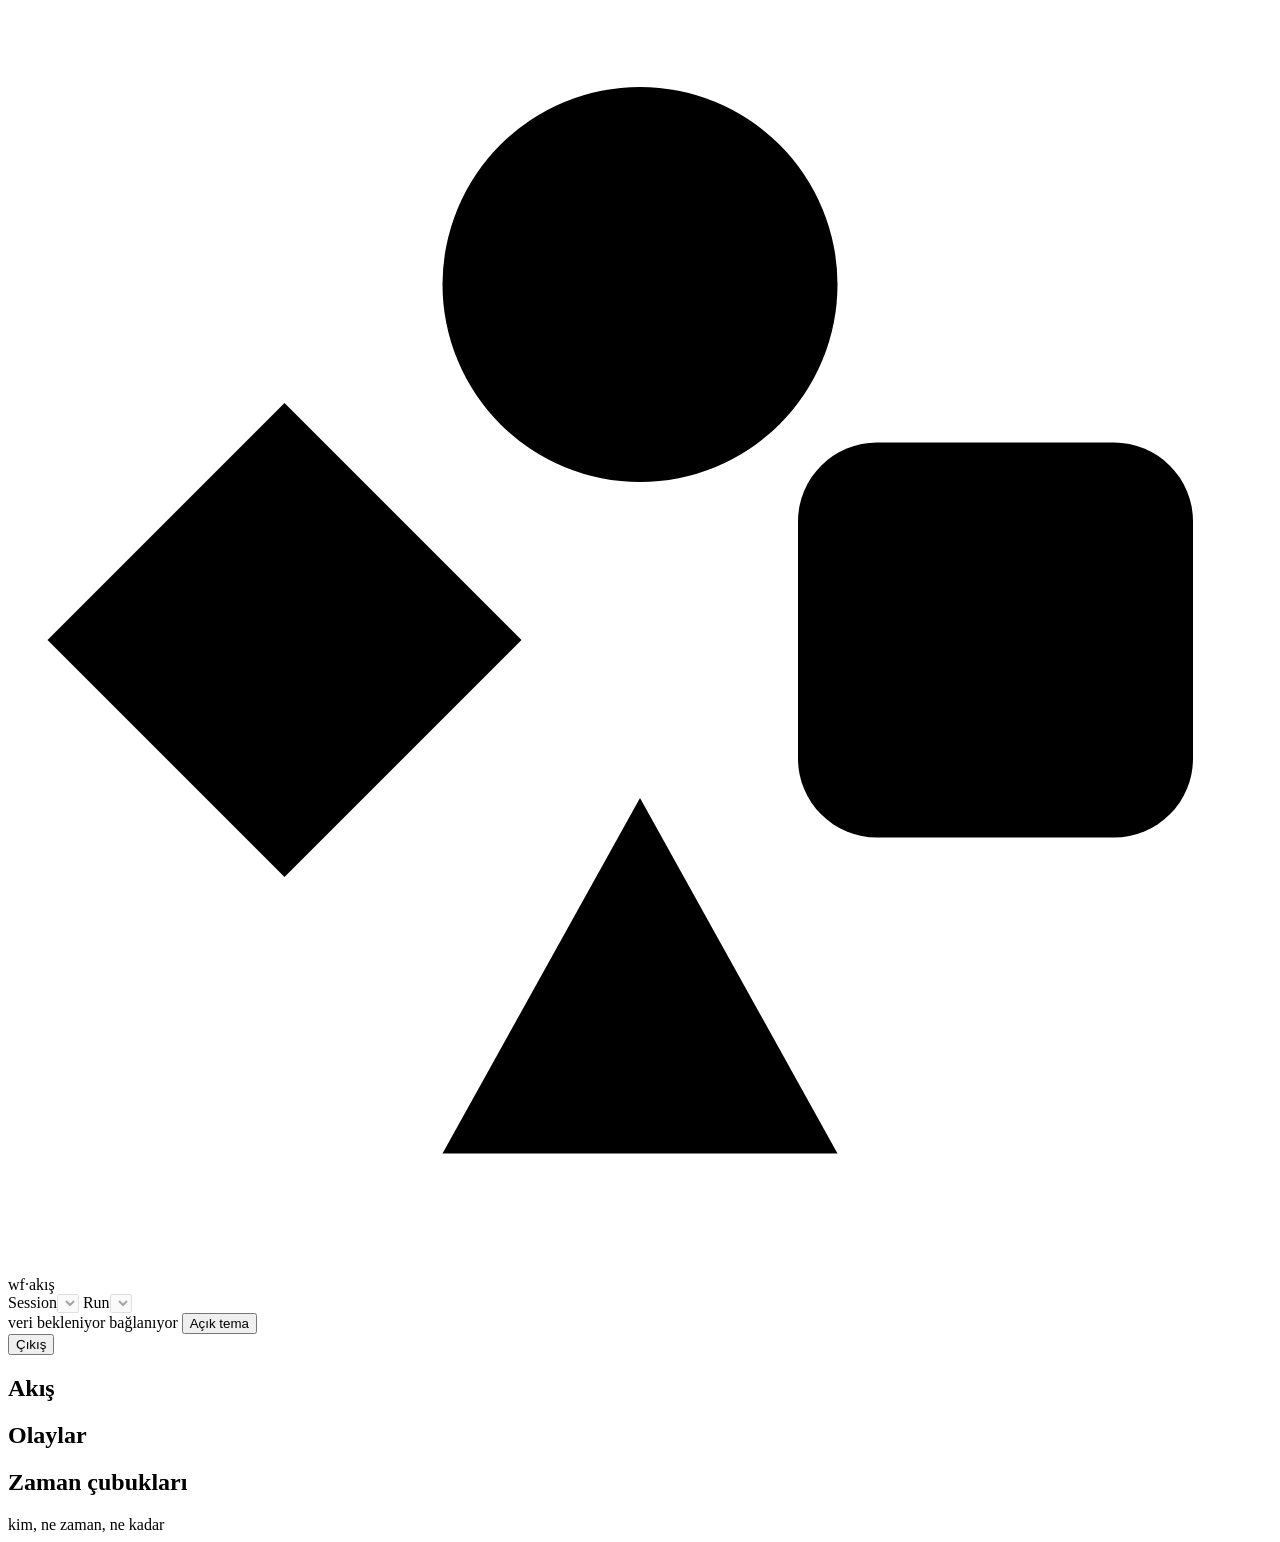
==== dashboard/public/index.html @ 140a4792 "dashboard: canlı akış grafiği paneli (public/), giriş ekranı, simülatör" ====
<!doctype html>
<html lang="tr" data-theme="dark">
<head>
<meta charset="utf-8">
<meta name="viewport" content="width=device-width, initial-scale=1, viewport-fit=cover">
<meta name="color-scheme" content="dark light">
<title>wf · akış</title>
<link rel="icon" href="/favicon.svg" type="image/svg+xml">
<link rel="stylesheet" href="/style.css">
<script type="module" src="/app.js"></script>
</head>
<body class="app">
<header class="top">
  <div class="brand">
    <svg class="logo" viewBox="0 0 32 32" aria-hidden="true"><path class="logo-line" d="M7 16h18M16 7v18"/><polygon class="logo-ba" points="7,10 13,16 7,22 1,16"/><circle class="logo-dev" cx="16" cy="7" r="5"/><rect class="logo-rev" x="20" y="11" width="10" height="10" rx="2"/><polygon class="logo-qa" points="16,20 21,29 11,29"/></svg>
    <span class="brand-t">wf<span class="brand-dot">·</span>akış</span>
  </div>
  <div class="pickers">
    <label class="pick"><span class="pick-k">Session</span><select id="sess" disabled></select></label>
    <label class="pick"><span class="pick-k">Run</span><select id="run" disabled></select></label>
  </div>
  <div class="meta">
    <span id="ago" class="ago">veri bekleniyor</span>
    <span id="conn" class="conn" data-state="wait" role="status"><i aria-hidden="true"></i><span id="conn-t">bağlanıyor</span></span>
    <button id="theme" class="ghost" type="button">Açık tema</button>
    <form class="logout" method="post" action="/logout"><button class="ghost" type="submit">Çıkış</button></form>
  </div>
</header>

<main class="layout">
  <section id="runbar" class="runbar" aria-label="Run özeti"></section>

  <section class="panel graph-panel" aria-labelledby="h-graph">
    <div class="phead">
      <h2 id="h-graph">Akış</h2>
      <div id="legend" class="legend"></div>
    </div>
    <div id="graph" class="graph"></div>
  </section>

  <section class="panel feed-panel" aria-labelledby="h-feed">
    <div class="phead">
      <h2 id="h-feed">Olaylar</h2>
      <div id="filters" class="filters" role="group" aria-label="Olay filtresi"></div>
    </div>
    <ol id="feed" class="feed"></ol>
  </section>

  <section class="panel gantt-panel" aria-labelledby="h-gantt">
    <div class="phead"><h2 id="h-gantt">Zaman çubukları</h2><span class="phint">kim, ne zaman, ne kadar</span></div>
    <div id="gantt" class="gantt"></div>
  </section>
</main>

<div id="scrim" class="scrim" hidden></div>
<aside id="detail" class="detail" hidden aria-labelledby="d-title"></aside>
</body>
</html>
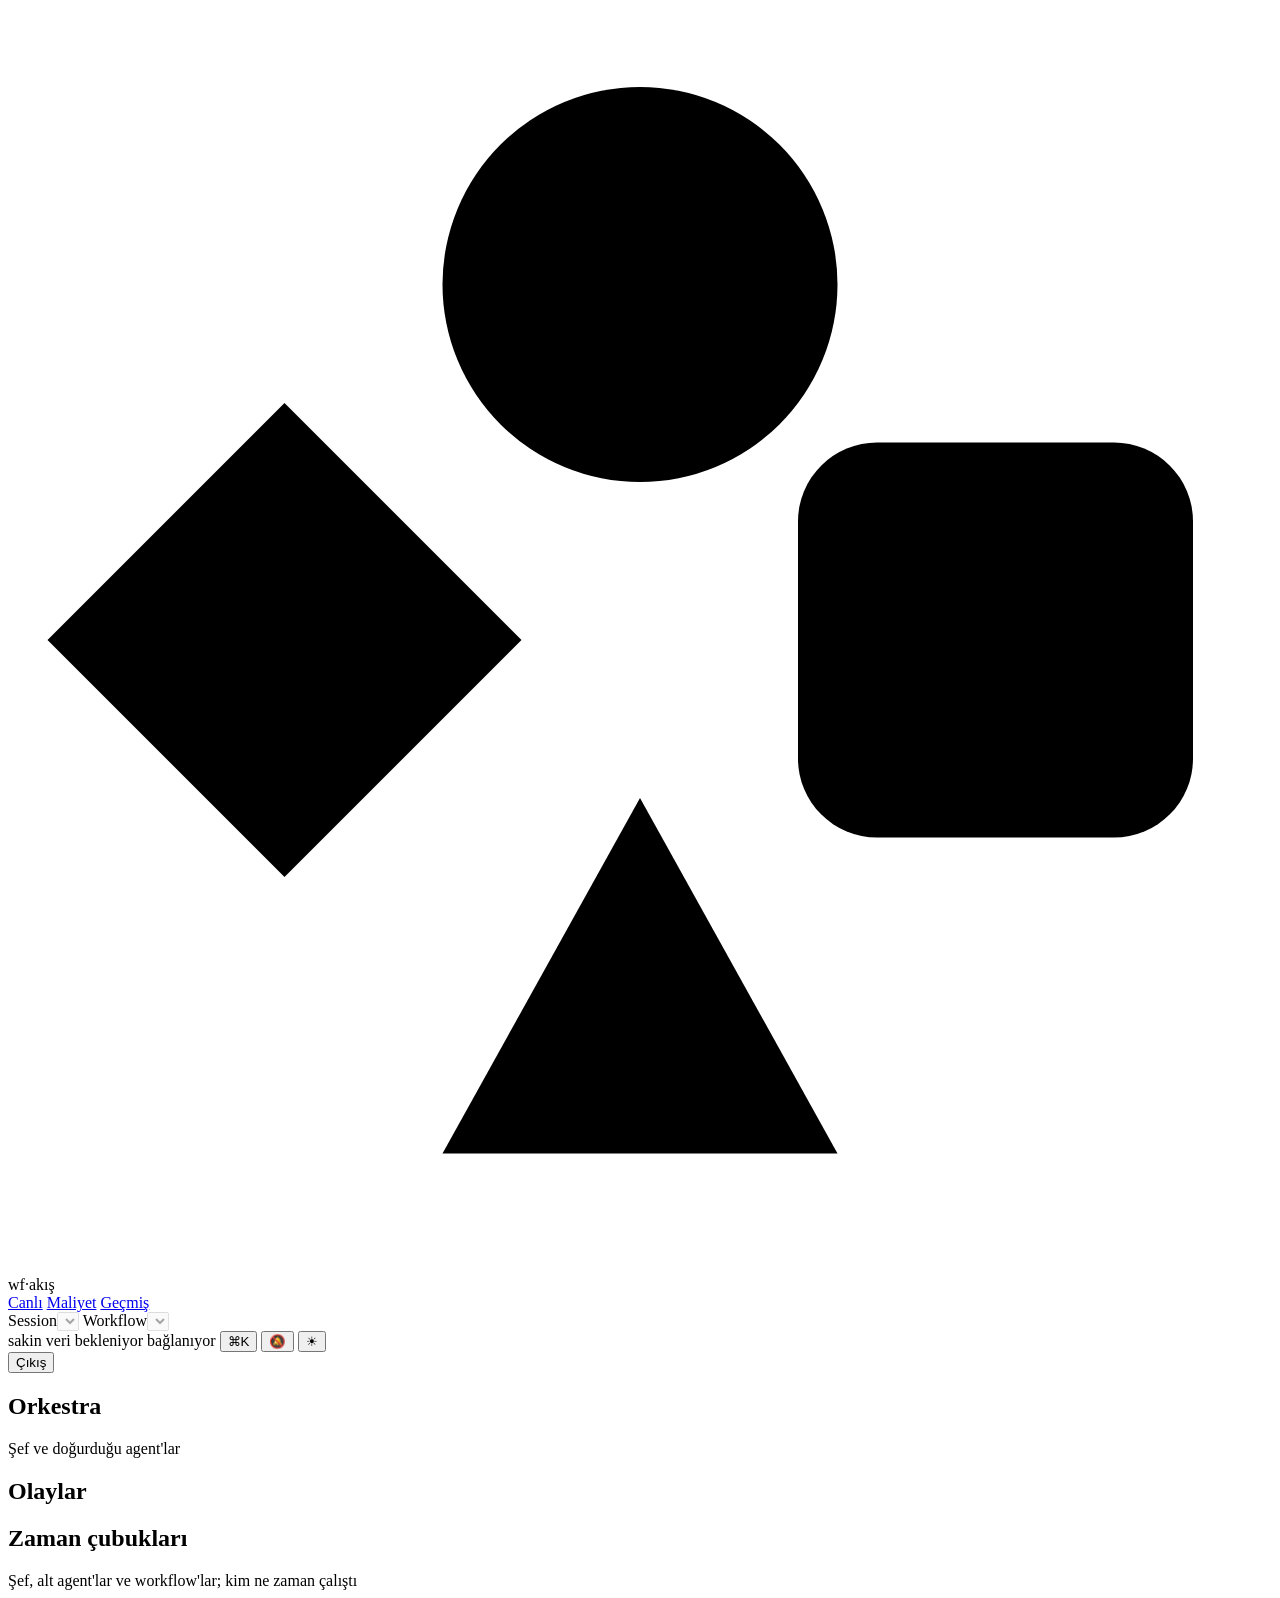
==== commit 7d954f8a: "panel v3: Canlı/Maliyet/Geçmiş görünümleri, Şef kartı ve takımyıldız, zaman yolculuğu, kritik yol, a" ====
--- a/dashboard/public/index.html
+++ b/dashboard/public/index.html
@@ -4,37 +4,56 @@
 <meta charset="utf-8">
 <meta name="viewport" content="width=device-width, initial-scale=1, viewport-fit=cover">
 <meta name="color-scheme" content="dark light">
+<meta name="theme-color" content="#12110f">
 <title>wf · akış</title>
 <link rel="icon" href="/favicon.svg" type="image/svg+xml">
+<link rel="manifest" href="/manifest.webmanifest">
 <link rel="stylesheet" href="/style.css">
 <script type="module" src="/app.js"></script>
 </head>
-<body class="app">
+<body class="app" data-route="live">
 <header class="top">
   <div class="brand">
     <svg class="logo" viewBox="0 0 32 32" aria-hidden="true"><path class="logo-line" d="M7 16h18M16 7v18"/><polygon class="logo-ba" points="7,10 13,16 7,22 1,16"/><circle class="logo-dev" cx="16" cy="7" r="5"/><rect class="logo-rev" x="20" y="11" width="10" height="10" rx="2"/><polygon class="logo-qa" points="16,20 21,29 11,29"/></svg>
     <span class="brand-t">wf<span class="brand-dot">·</span>akış</span>
   </div>
-  <div class="pickers">
+  <nav class="tabs" aria-label="Görünüm">
+    <a class="tab" href="#canli" data-r="canli">Canlı</a>
+    <a class="tab" href="#maliyet" data-r="maliyet">Maliyet</a>
+    <a class="tab" href="#gecmis" data-r="gecmis">Geçmiş</a>
+  </nav>
+  <div id="pickers" class="pickers">
     <label class="pick"><span class="pick-k">Session</span><select id="sess" disabled></select></label>
-    <label class="pick"><span class="pick-k">Run</span><select id="run" disabled></select></label>
+    <label class="pick"><span class="pick-k">Workflow</span><select id="run" disabled></select></label>
   </div>
   <div class="meta">
+    <span id="ticker" class="ticker num" data-live="off" title="çalışan session'ların toplam maliyeti">sakin</span>
     <span id="ago" class="ago">veri bekleniyor</span>
     <span id="conn" class="conn" data-state="wait" role="status"><i aria-hidden="true"></i><span id="conn-t">bağlanıyor</span></span>
-    <button id="theme" class="ghost" type="button">Açık tema</button>
+    <button id="kbd" class="ghost icon" type="button" aria-label="Komut paleti (Ctrl+K)" title="Komut paleti (Ctrl+K)">⌘K</button>
+    <button id="bell" class="ghost icon" type="button" aria-pressed="false">🔕</button>
+    <button id="theme" class="ghost icon" type="button">☀</button>
     <form class="logout" method="post" action="/logout"><button class="ghost" type="submit">Çıkış</button></form>
   </div>
 </header>
 
-<main class="layout">
-  <section id="runbar" class="runbar" aria-label="Run özeti"></section>
+<main id="view-live" class="layout live">
+  <section id="sessbar" class="runbar" aria-label="Session özeti"></section>
 
-  <section class="panel graph-panel" aria-labelledby="h-graph">
+  <section class="panel orch-panel" aria-labelledby="h-orch">
     <div class="phead">
-      <h2 id="h-graph">Akış</h2>
+      <h2 id="h-orch">Orkestra</h2>
+      <span class="phint">Şef ve doğurduğu agent'lar</span>
       <div id="legend" class="legend"></div>
     </div>
+    <div class="orch-body">
+      <div id="orch" class="orch"></div>
+      <div id="constellation" class="constellation"></div>
+    </div>
+  </section>
+
+  <section id="graph-panel" class="panel graph-panel" aria-labelledby="h-graph">
+    <div id="runhead" class="phead"></div>
     <div id="graph" class="graph"></div>
   </section>
 
@@ -47,12 +66,24 @@
   </section>
 
   <section class="panel gantt-panel" aria-labelledby="h-gantt">
-    <div class="phead"><h2 id="h-gantt">Zaman çubukları</h2><span class="phint">kim, ne zaman, ne kadar</span></div>
+    <div class="phead"><h2 id="h-gantt">Zaman çubukları</h2><span class="phint">Şef, alt agent'lar ve workflow'lar; kim ne zaman çalıştı</span></div>
     <div id="gantt" class="gantt"></div>
   </section>
 </main>
 
+<main id="view-costs" class="layout costs" hidden></main>
+<main id="view-history" class="layout history" hidden></main>
+
 <div id="scrim" class="scrim" hidden></div>
 <aside id="detail" class="detail" hidden aria-labelledby="d-title"></aside>
+
+<div id="palette" class="palette" hidden>
+  <div class="pal-card" role="dialog" aria-modal="true" aria-label="Komut paleti">
+    <input id="pal-in" class="pal-in" type="search" placeholder="session, workflow ya da agent ara…" role="combobox" aria-expanded="true" aria-controls="pal-list" autocomplete="off" spellcheck="false">
+    <ul id="pal-list" class="pal-list" role="listbox"></ul>
+    <p class="pal-help muted">↑↓ seç · Enter git · Esc kapat</p>
+  </div>
+</div>
+<div id="toasts" class="toasts" aria-live="polite"></div>
 </body>
 </html>
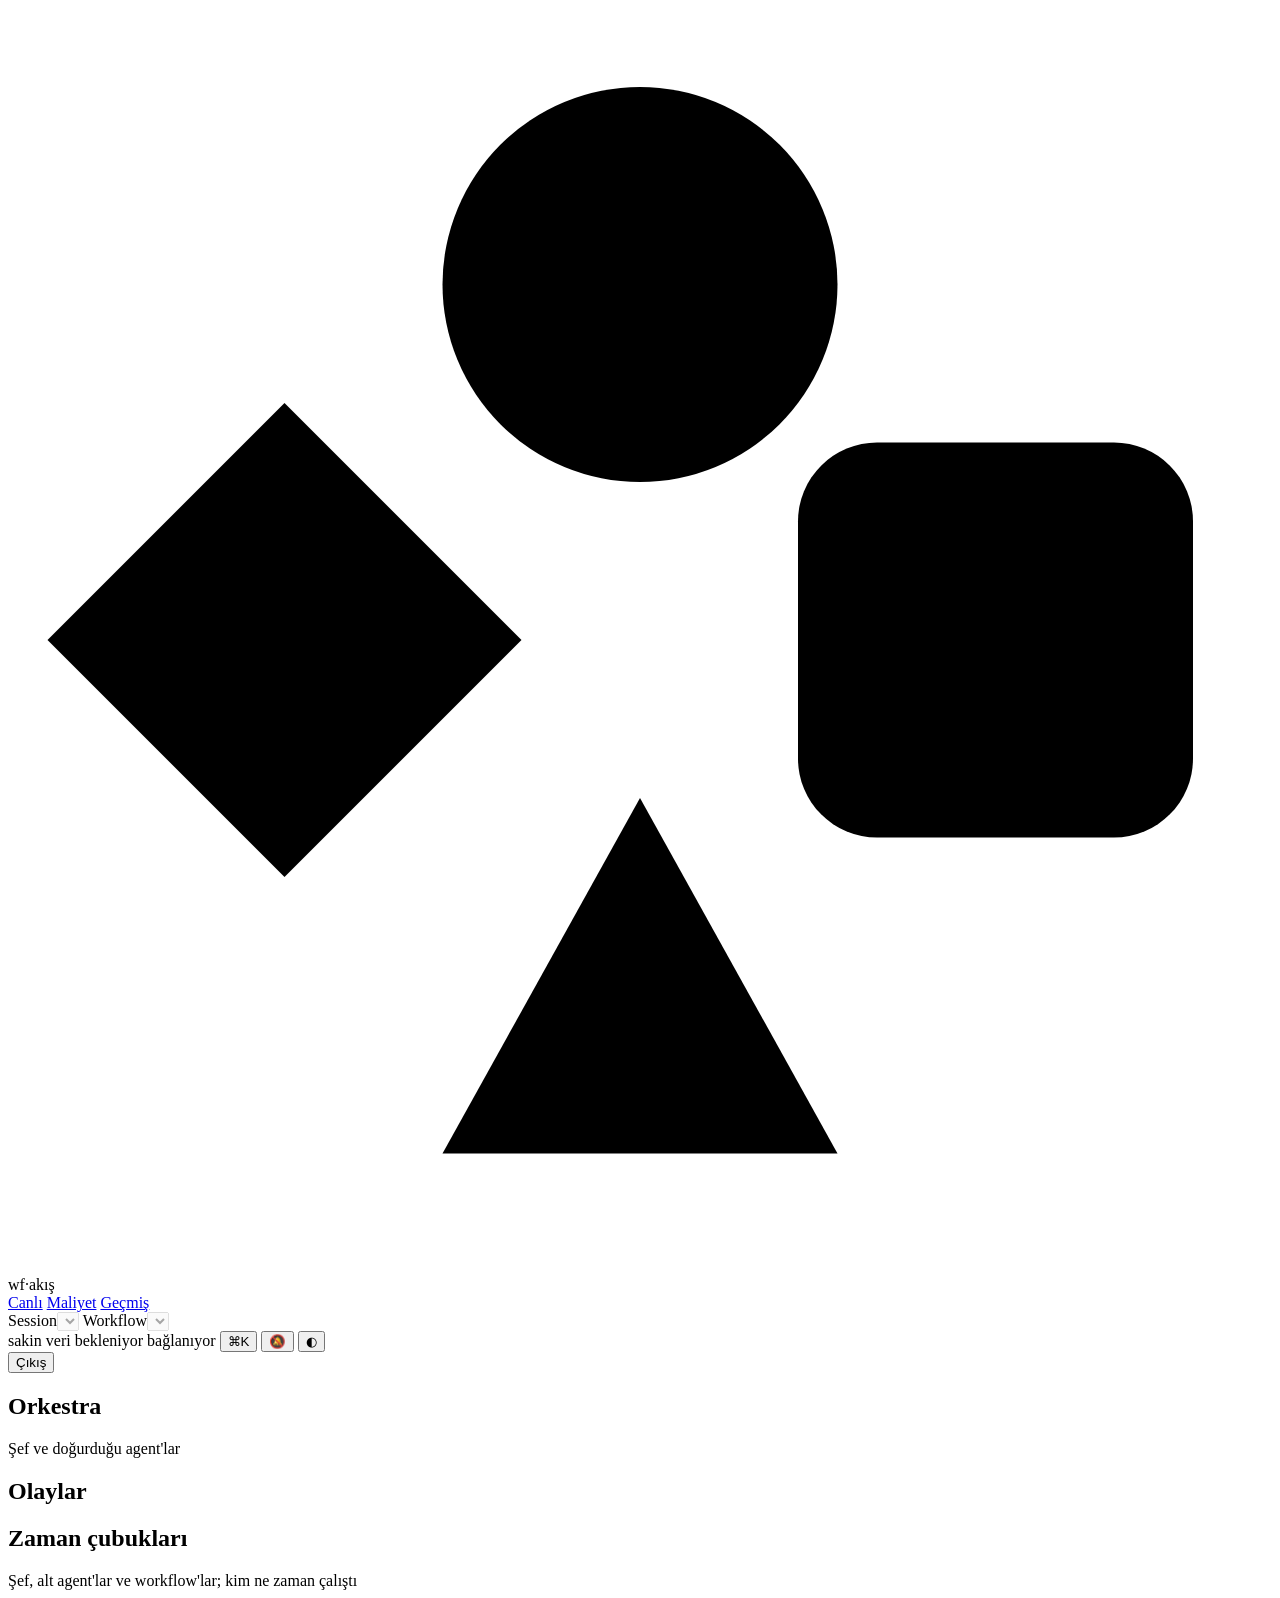
==== commit 35946dc6: "panel: 6 tema (Obsidyen, Parşömen, Kehribar CRT, Orman, Gül, Yüksek kontrast) ve erişilebilir tema m" ====
--- a/dashboard/public/index.html
+++ b/dashboard/public/index.html
@@ -32,7 +32,7 @@
     <span id="conn" class="conn" data-state="wait" role="status"><i aria-hidden="true"></i><span id="conn-t">bağlanıyor</span></span>
     <button id="kbd" class="ghost icon" type="button" aria-label="Komut paleti (Ctrl+K)" title="Komut paleti (Ctrl+K)">⌘K</button>
     <button id="bell" class="ghost icon" type="button" aria-pressed="false">🔕</button>
-    <button id="theme" class="ghost icon" type="button">☀</button>
+    <span class="theme-w"><button id="theme" class="ghost icon" type="button" aria-expanded="false">◐</button></span>
     <form class="logout" method="post" action="/logout"><button class="ghost" type="submit">Çıkış</button></form>
   </div>
 </header>
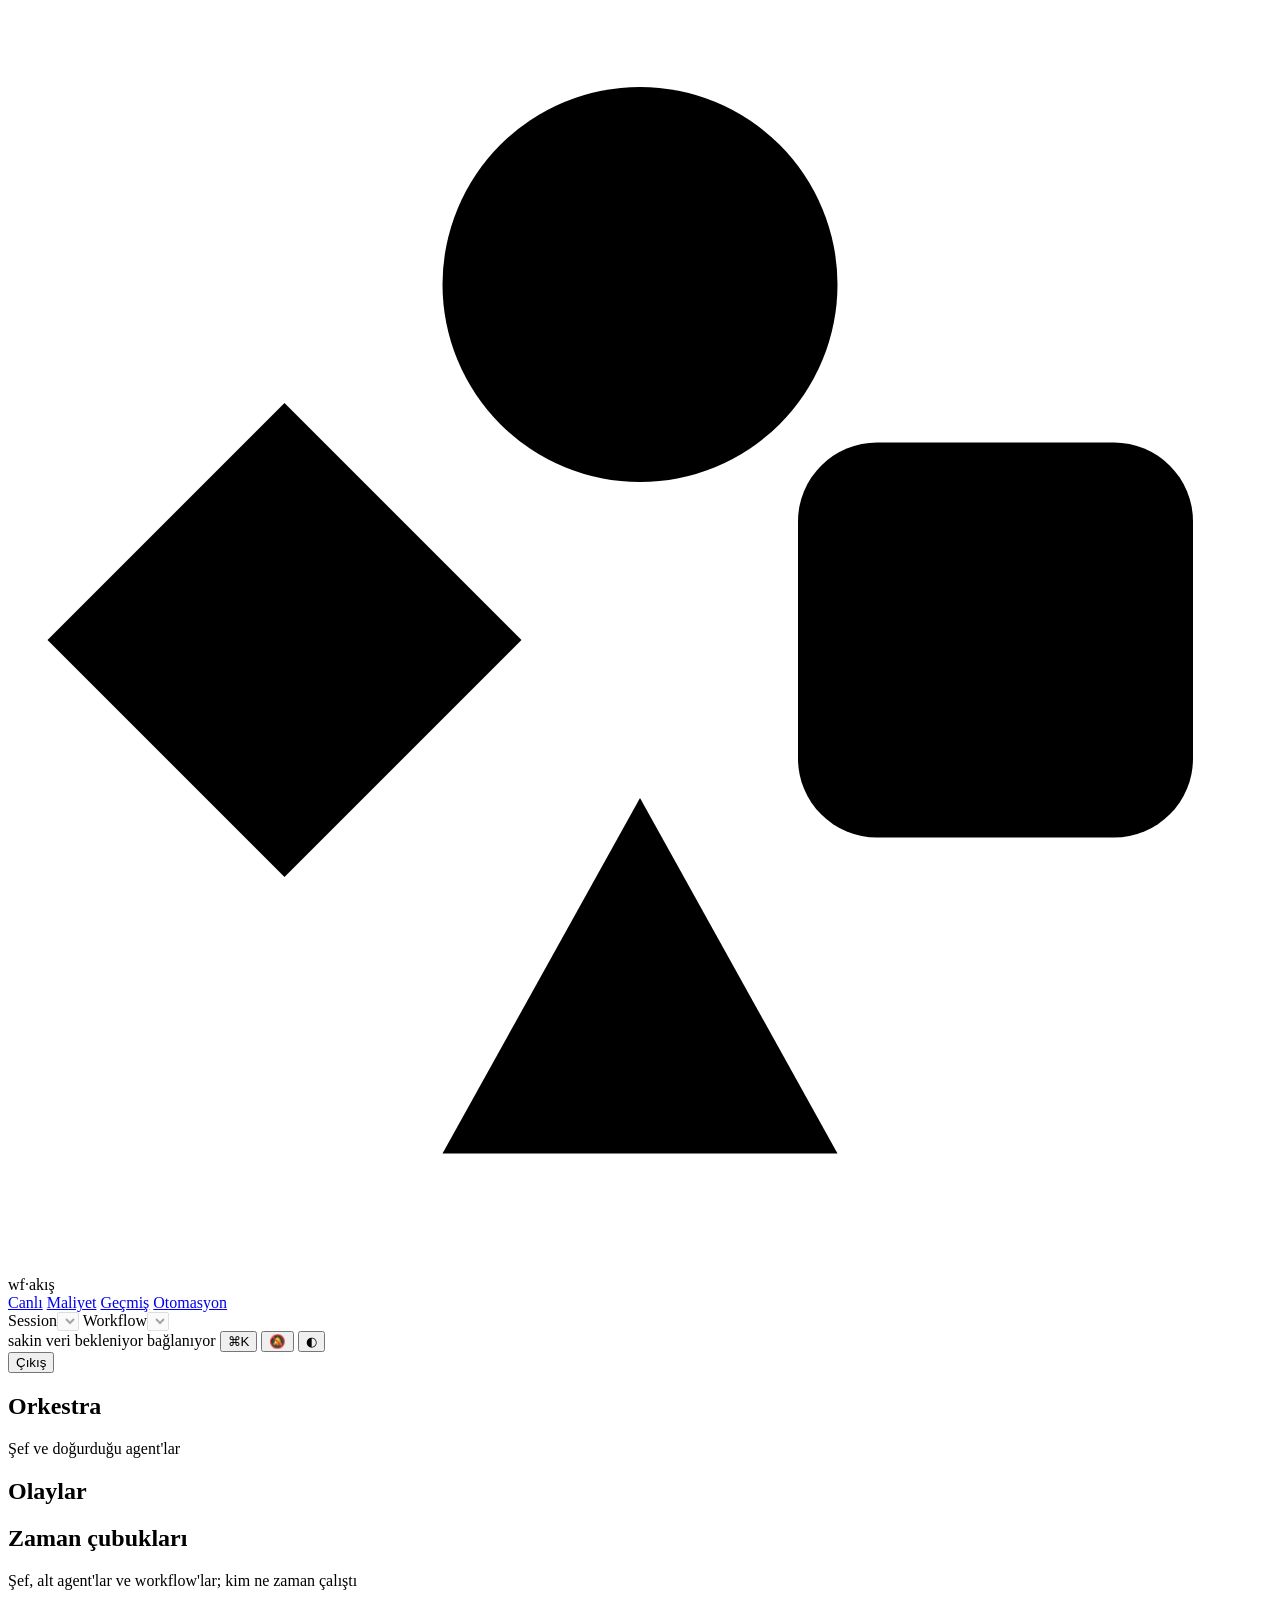
==== commit cd495330: "panel: Otomasyon görünümü (bütçe ölçerleri ve ay sonu tahmini, kural kartları, hazır kalıplar, test " ====
--- a/dashboard/public/index.html
+++ b/dashboard/public/index.html
@@ -21,6 +21,7 @@
     <a class="tab" href="#canli" data-r="canli">Canlı</a>
     <a class="tab" href="#maliyet" data-r="maliyet">Maliyet</a>
     <a class="tab" href="#gecmis" data-r="gecmis">Geçmiş</a>
+    <a class="tab" href="#otomasyon" data-r="otomasyon">Otomasyon</a>
   </nav>
   <div id="pickers" class="pickers">
     <label class="pick"><span class="pick-k">Session</span><select id="sess" disabled></select></label>
@@ -73,6 +74,7 @@
 
 <main id="view-costs" class="layout costs" hidden></main>
 <main id="view-history" class="layout history" hidden></main>
+<main id="view-auto" class="layout costs auto" hidden></main>
 
 <div id="scrim" class="scrim" hidden></div>
 <aside id="detail" class="detail" hidden aria-labelledby="d-title"></aside>
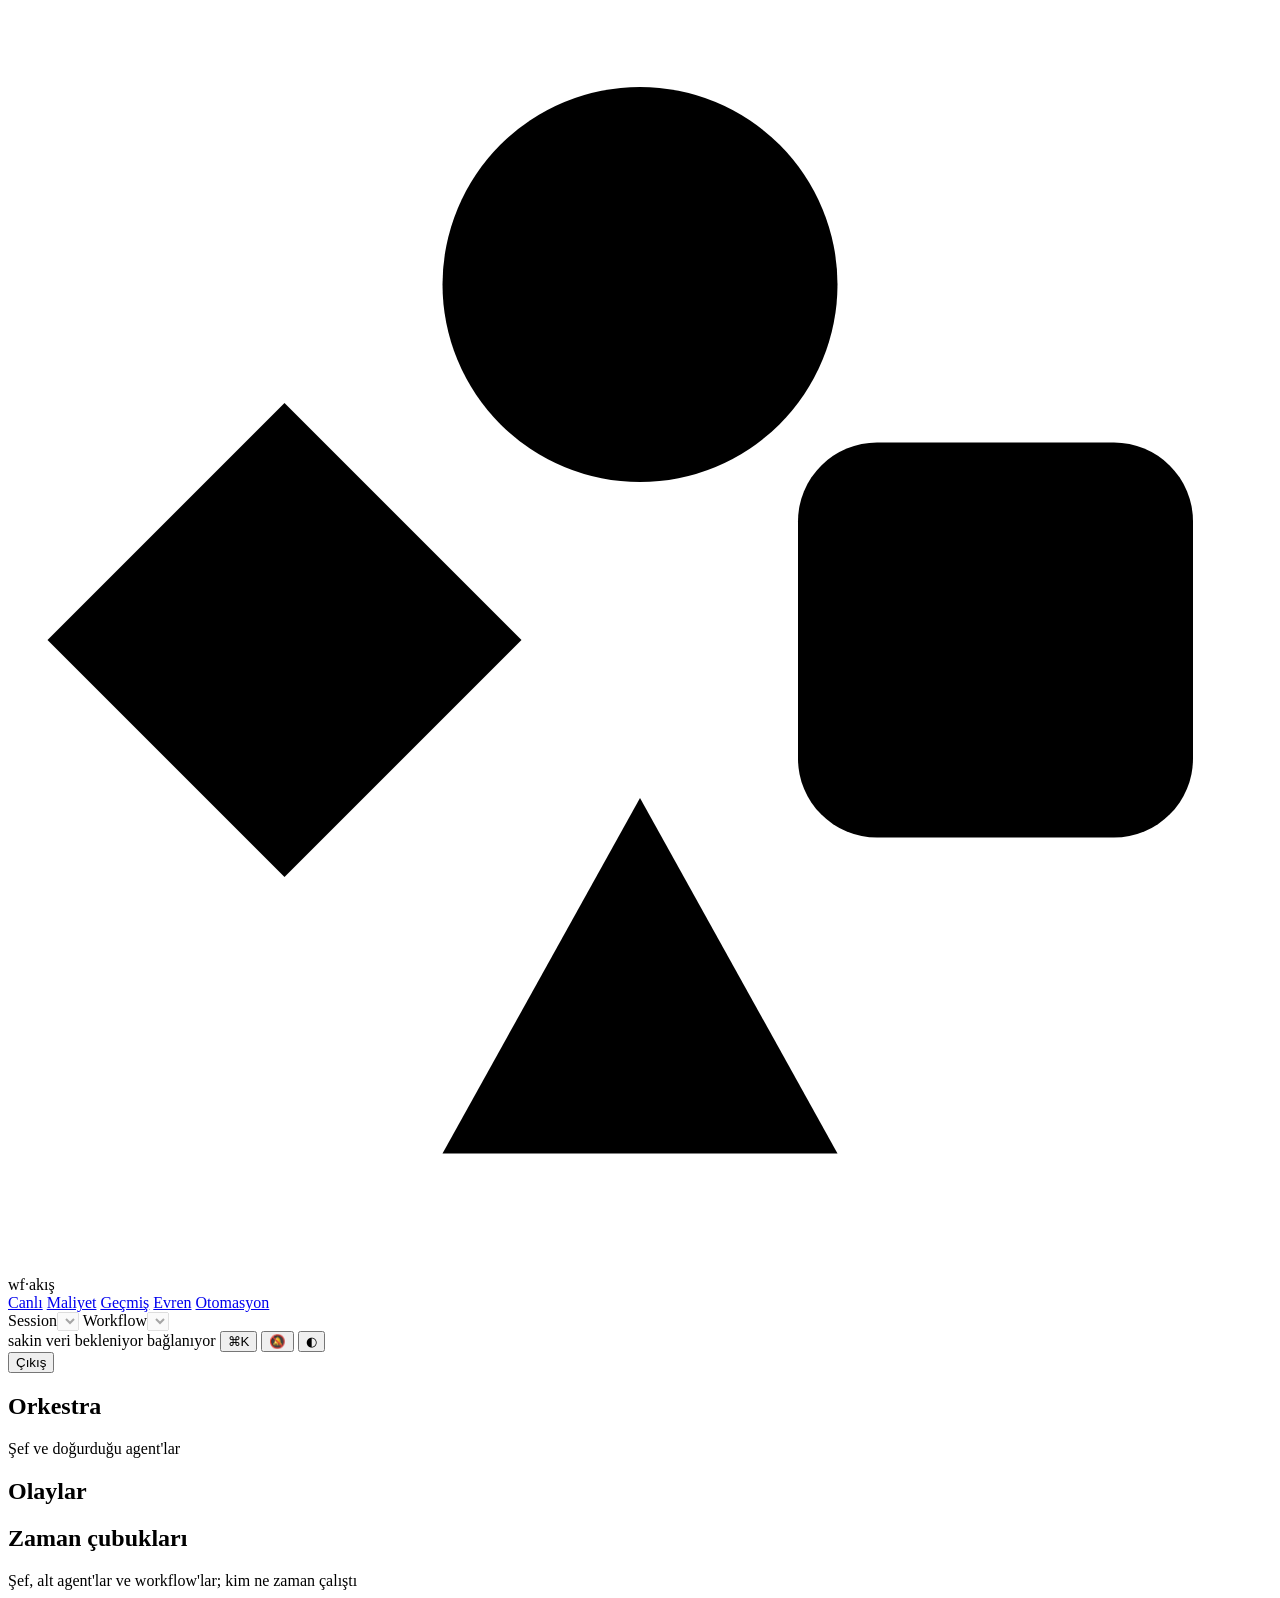
==== commit 89dd40a7: "panel: Evren (bütün defter tek gökyüzünde, repo takımyıldızları), TV modu (otomatik dönen duvar ekra" ====
--- a/dashboard/public/index.html
+++ b/dashboard/public/index.html
@@ -21,6 +21,7 @@
     <a class="tab" href="#canli" data-r="canli">Canlı</a>
     <a class="tab" href="#maliyet" data-r="maliyet">Maliyet</a>
     <a class="tab" href="#gecmis" data-r="gecmis">Geçmiş</a>
+    <a class="tab" href="#evren" data-r="evren">Evren</a>
     <a class="tab" href="#otomasyon" data-r="otomasyon">Otomasyon</a>
   </nav>
   <div id="pickers" class="pickers">
@@ -66,6 +67,11 @@
     <ol id="feed" class="feed"></ol>
   </section>
 
+  <section id="art-panel" class="panel art-panel" aria-labelledby="h-art" hidden>
+    <div class="phead"><h2 id="h-art">Eserler</h2><span class="phint">bu session'da ne üretildi: PR, commit, dosya</span></div>
+    <div id="art" class="art pbody"></div>
+  </section>
+
   <section class="panel gantt-panel" aria-labelledby="h-gantt">
     <div class="phead"><h2 id="h-gantt">Zaman çubukları</h2><span class="phint">Şef, alt agent'lar ve workflow'lar; kim ne zaman çalıştı</span></div>
     <div id="gantt" class="gantt"></div>
@@ -75,6 +81,7 @@
 <main id="view-costs" class="layout costs" hidden></main>
 <main id="view-history" class="layout history" hidden></main>
 <main id="view-auto" class="layout costs auto" hidden></main>
+<main id="view-evren" class="layout costs evren-v" hidden></main>
 
 <div id="scrim" class="scrim" hidden></div>
 <aside id="detail" class="detail" hidden aria-labelledby="d-title"></aside>
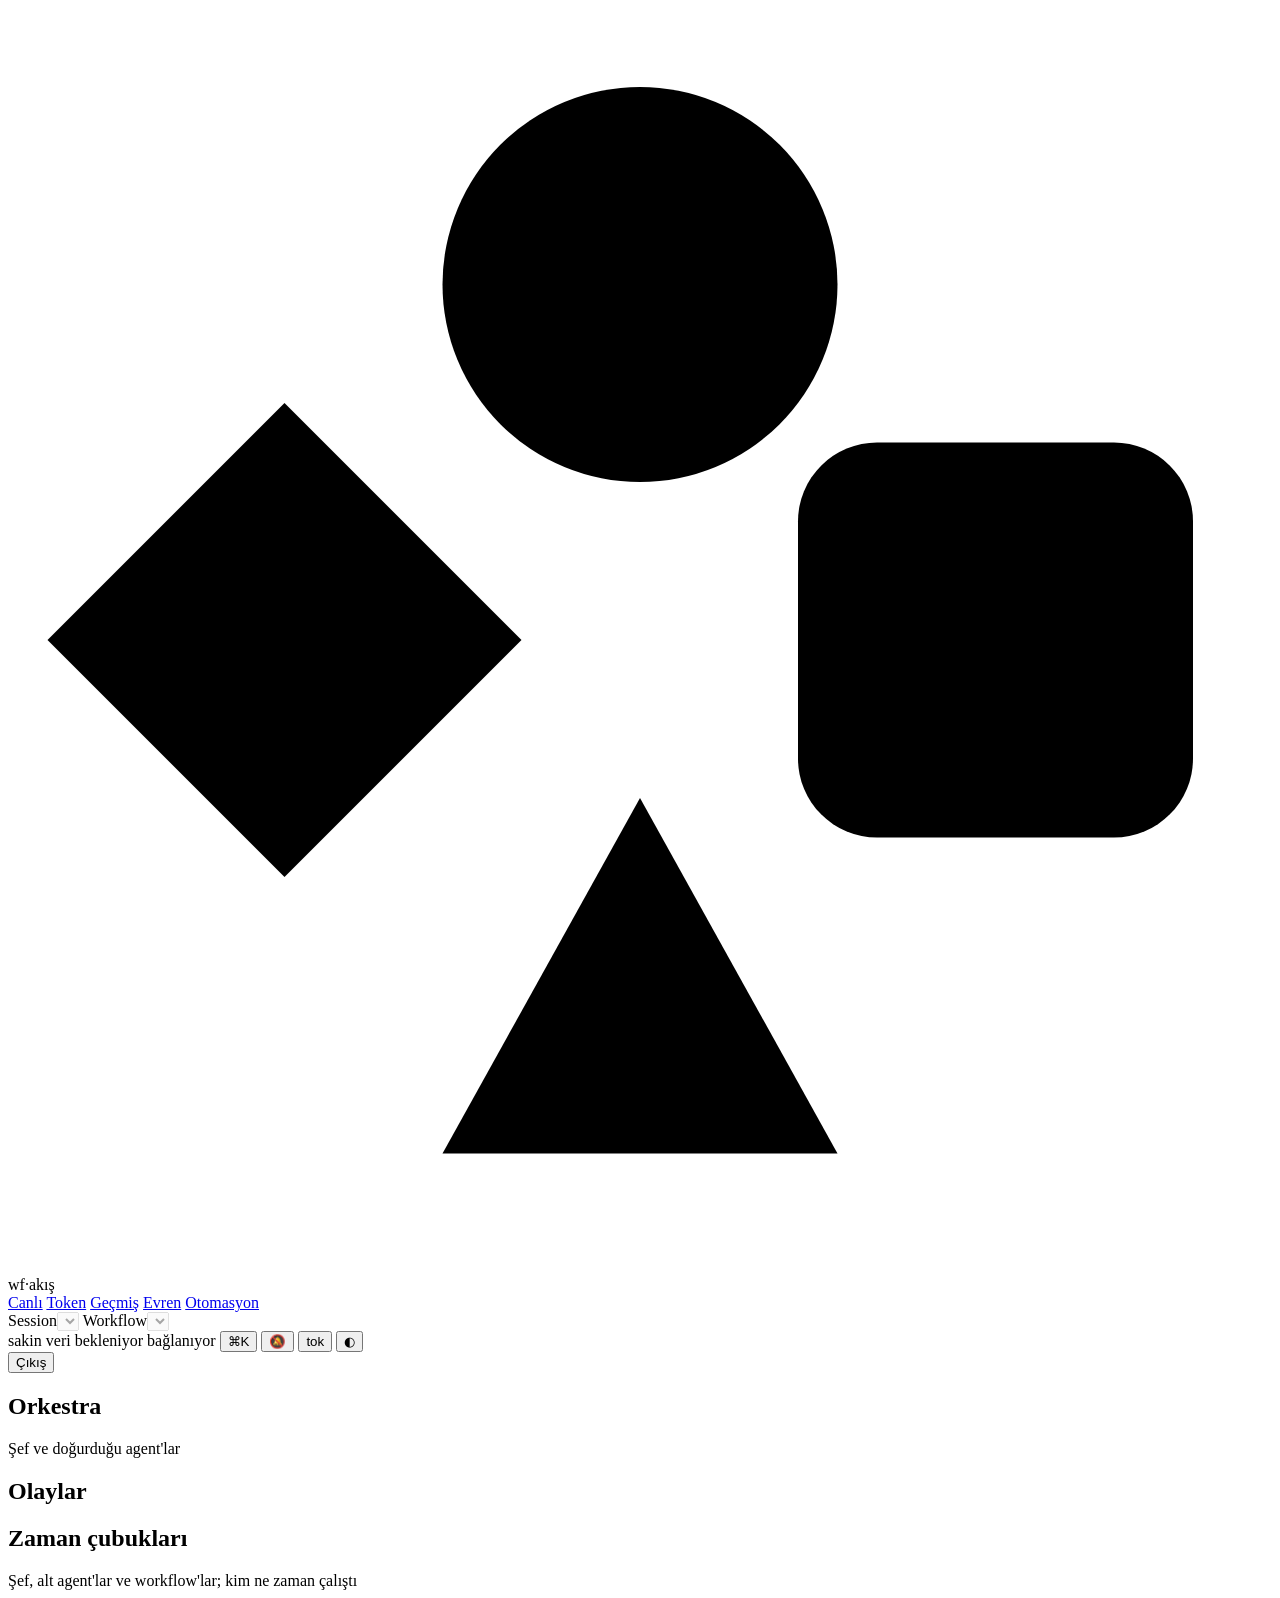
==== commit 8052299a: "panel: varsayılan birim token (tok/$ düğmesi), bağlam eğrisi ve sıçramalar, cache isabeti/israfı, gr" ====
--- a/dashboard/public/index.html
+++ b/dashboard/public/index.html
@@ -19,7 +19,7 @@
   </div>
   <nav class="tabs" aria-label="Görünüm">
     <a class="tab" href="#canli" data-r="canli">Canlı</a>
-    <a class="tab" href="#maliyet" data-r="maliyet">Maliyet</a>
+    <a class="tab" href="#maliyet" data-r="maliyet">Token</a>
     <a class="tab" href="#gecmis" data-r="gecmis">Geçmiş</a>
     <a class="tab" href="#evren" data-r="evren">Evren</a>
     <a class="tab" href="#otomasyon" data-r="otomasyon">Otomasyon</a>
@@ -34,6 +34,7 @@
     <span id="conn" class="conn" data-state="wait" role="status"><i aria-hidden="true"></i><span id="conn-t">bağlanıyor</span></span>
     <button id="kbd" class="ghost icon" type="button" aria-label="Komut paleti (Ctrl+K)" title="Komut paleti (Ctrl+K)">⌘K</button>
     <button id="bell" class="ghost icon" type="button" aria-pressed="false">🔕</button>
+    <button id="unit" class="ghost icon unit-b" type="button">tok</button>
     <span class="theme-w"><button id="theme" class="ghost icon" type="button" aria-expanded="false">◐</button></span>
     <form class="logout" method="post" action="/logout"><button class="ghost" type="submit">Çıkış</button></form>
   </div>
@@ -57,6 +58,7 @@
   <section id="graph-panel" class="panel graph-panel" aria-labelledby="h-graph">
     <div id="runhead" class="phead"></div>
     <div id="graph" class="graph"></div>
+    <div id="cmp" class="cmp" hidden></div>
   </section>
 
   <section class="panel feed-panel" aria-labelledby="h-feed">
